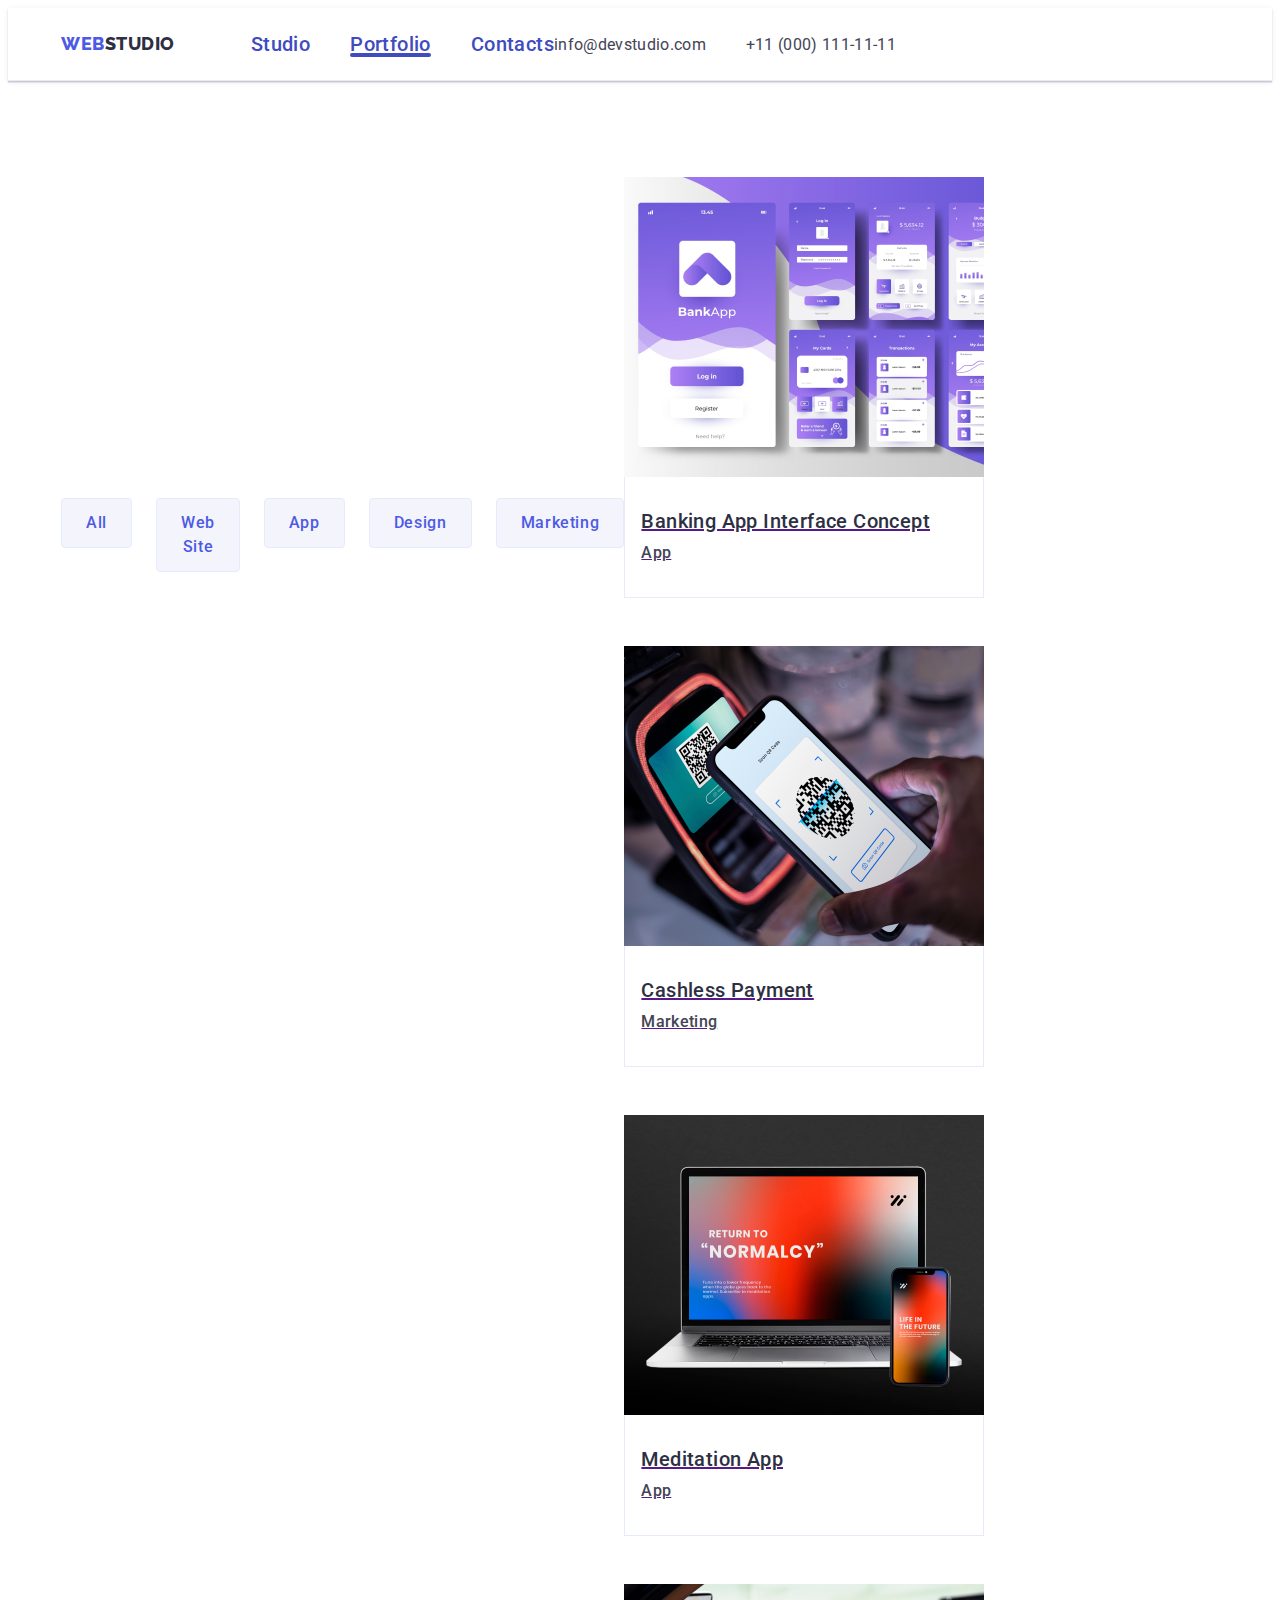
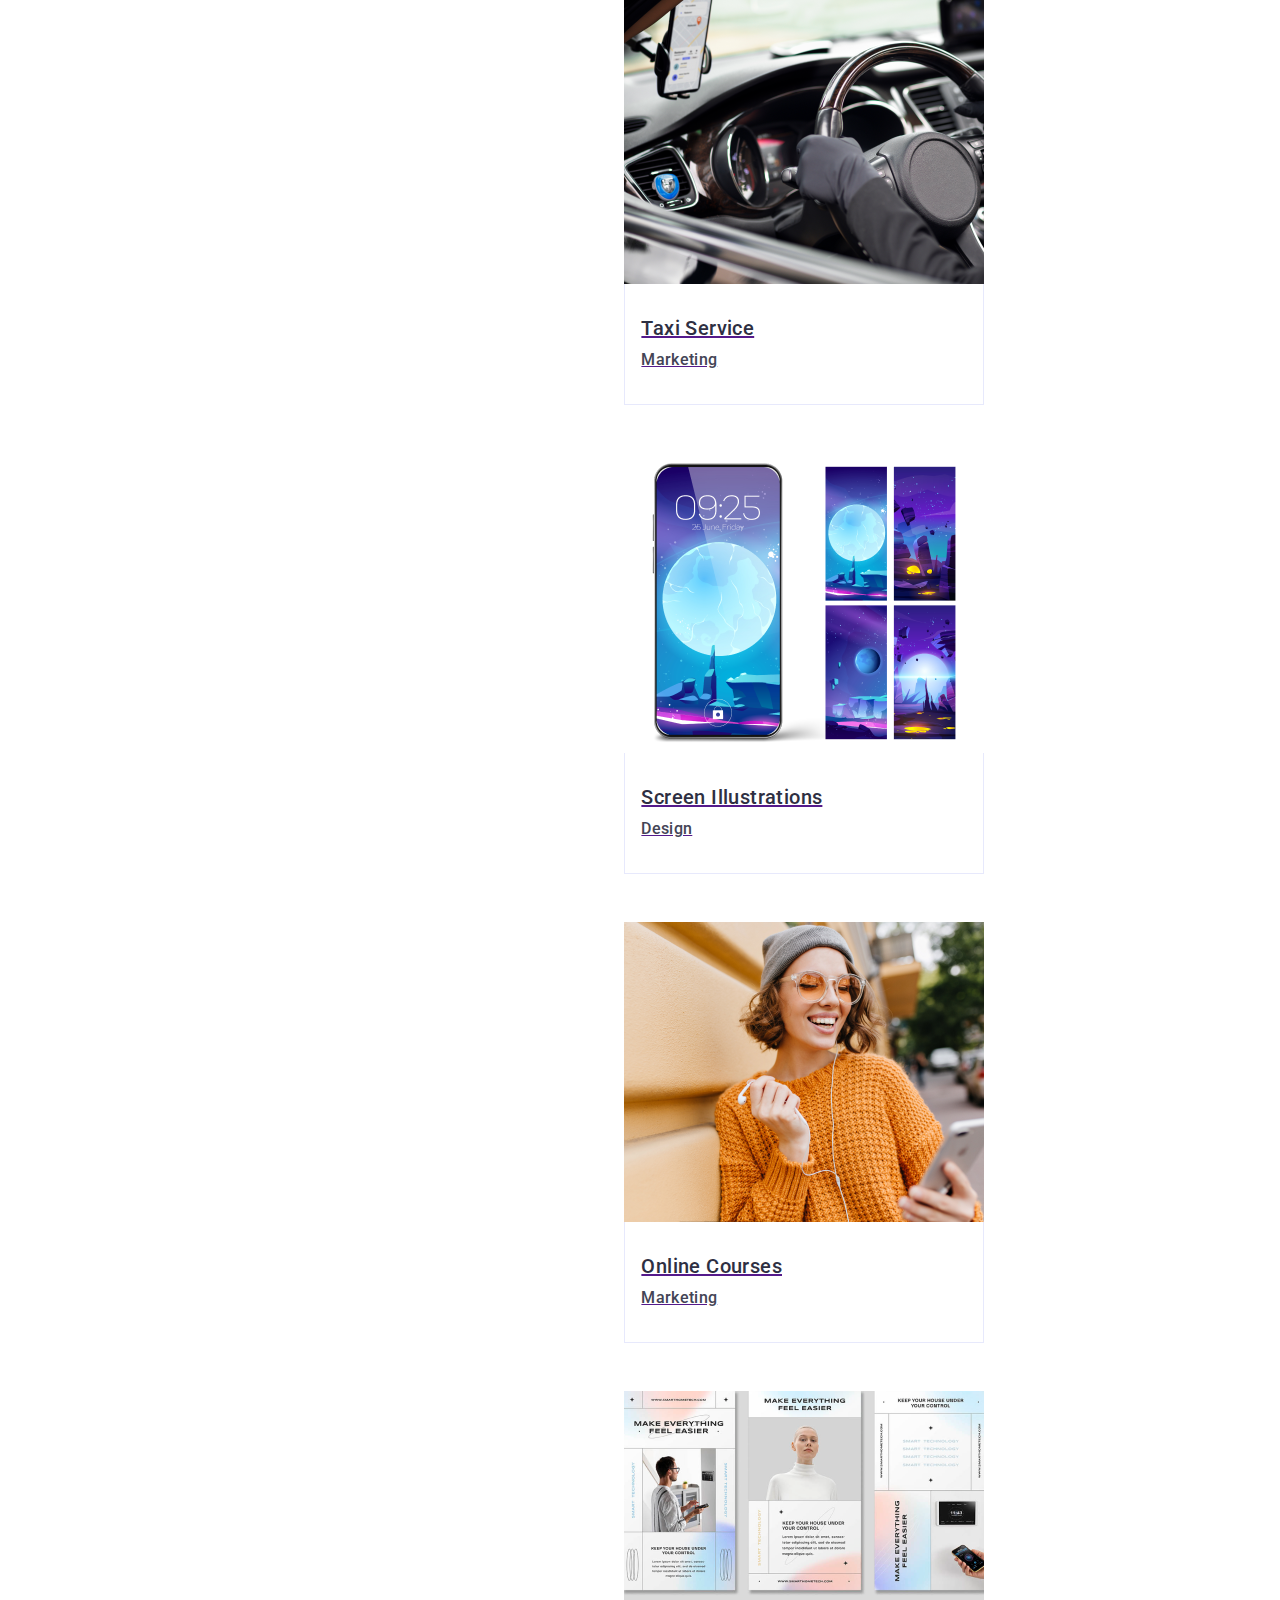
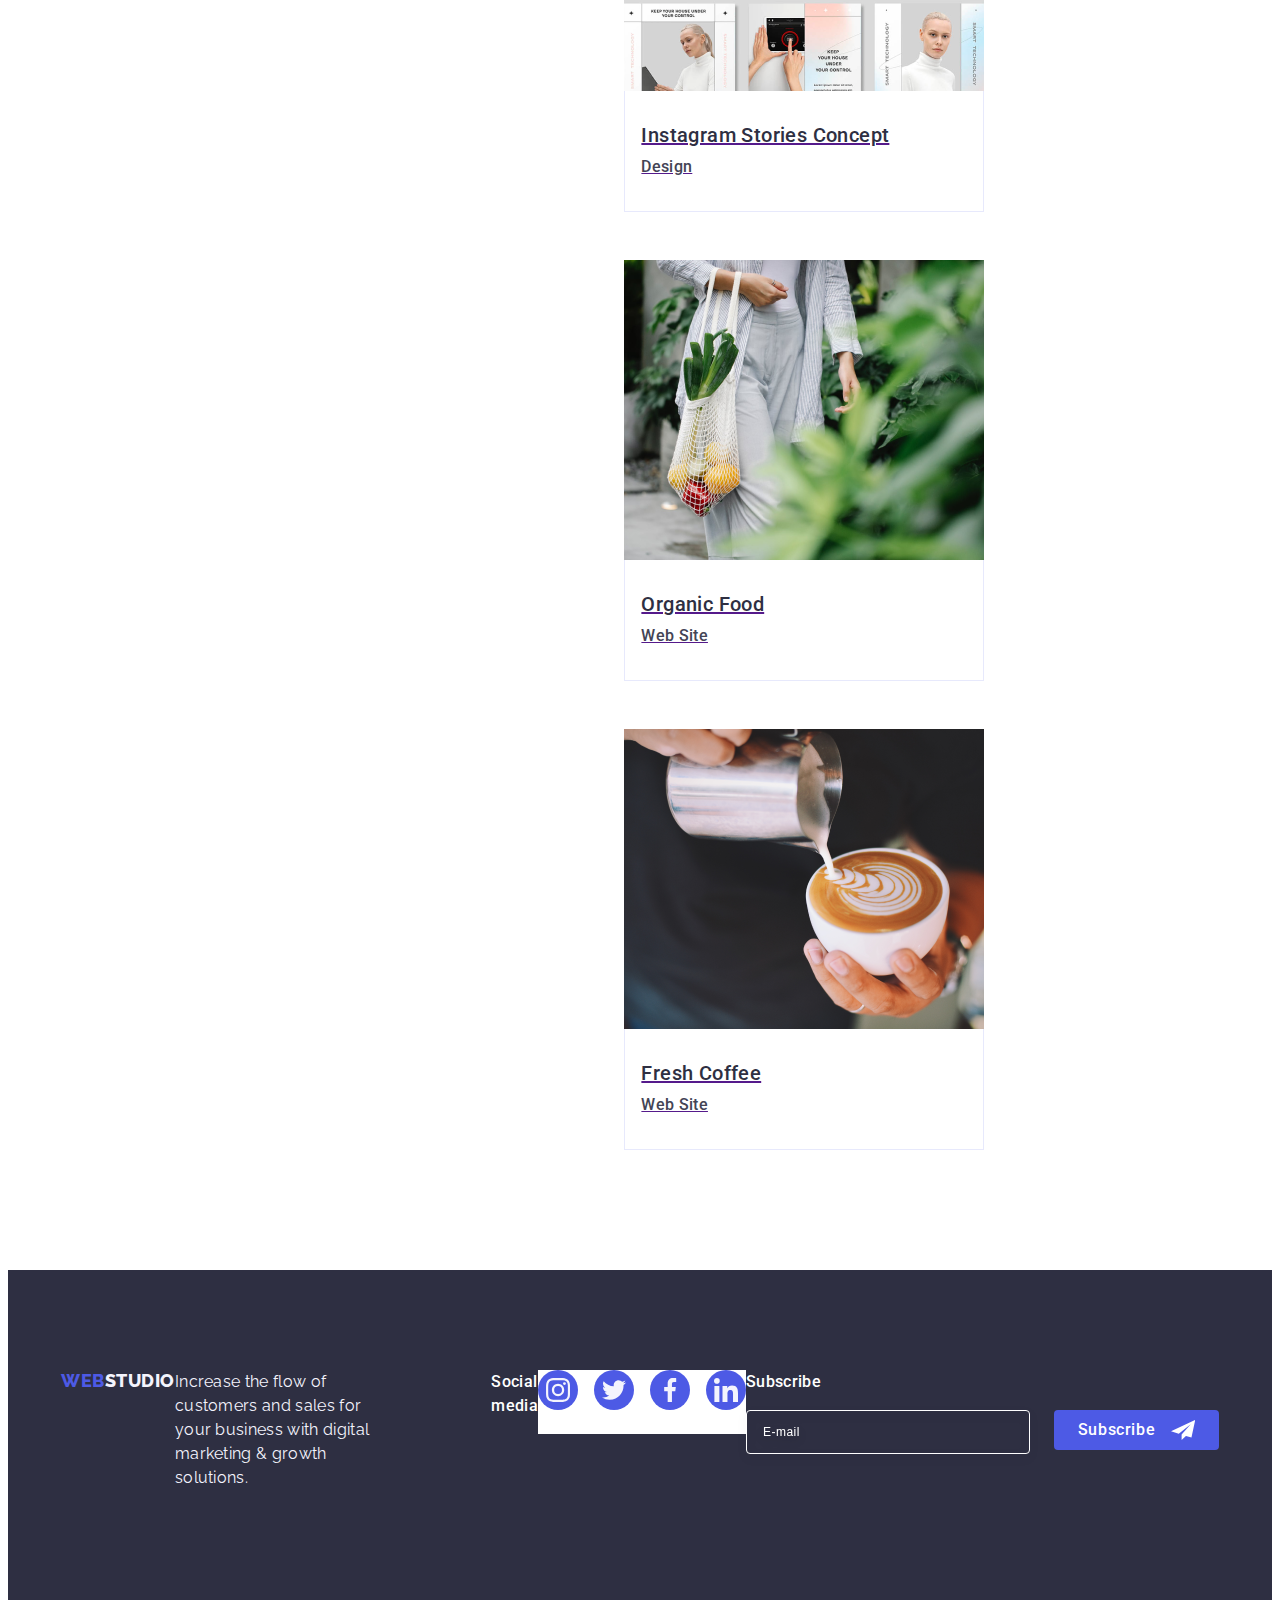
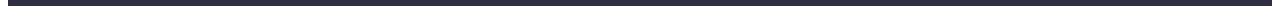
==== portfolio.html @ 8a19822a "s" ====
<!DOCTYPE html>
<html lang="en">
  <head>
    <meta charset="UTF-8" />
    <meta http-equiv="X-UA-Compatible" content="IE=edge" />
    <meta name="viewport" content="width=device-width, initial-scale=1.0" />
    <link
      rel="stylesheet"
      href="https://cdnjs.cloudflare.com/ajax/libs/modern-normalize/2.0.0/modern-normalize.min.css"
      integrity="sha512-4xo8blKMVCiXpTaLzQSLSw3KFOVPWhm/TRtuPVc4WG6kUgjH6J03IBuG7JZPkcWMxJ5huwaBpOpnwYElP/m6wg=="
      crossorigin="anonymous"
      referrerpolicy="no-referrer"
    />
    <link rel="preconnect" href="https://fonts.googleapis.com" />
    <link rel="preconnect" href="https://fonts.gstatic.com" />
    <link
      rel="stylesheet"
      href="https://fonts.googleapis.com/css2?family=Raleway:wght@800&family=Roboto:wght@400;500;700&display=swap"
    />
    <link rel="stylesheet" href="./css/styles.css" />
    <title>Portfolio</title>
  </head>
  <body>
    <header class="header">
      <div class="container-header container">
        <nav class="header-navigation">
          <a href="./index.html" class="header-logo link"
            >Web<span class="header-span">Studio</span></a
          >
          <ul class="header-menu list">
            <li>
              <a class="header-menu-link link" href="./index.html">Studio</a>
            </li>
            <li>
              <a class="header-menu-link link current" href="./portfolio.html"
                >Portfolio</a
              >
            </li>
            <li><a class="header-menu-link link" href="">Contacts</a></li>
          </ul>
        </nav>
        <address class="header-address">
          <ul class="list">
            <li class="header-address-item">
              <a
                class="header-address-link link"
                href="mailto:info@devstudio.com"
                >info@devstudio.com</a
              >
            </li>
            <li class="header-address-item">
              <a class="header-address-link link" href="tel:+110001111111"
                >+11 (000) 111-11-11</a
              >
            </li>
          </ul>
        </address>
      </div>
    </header>
    <main>
      <section class="portfolio">
        <div class="container">
          <h1 class="visually-hidden">portfolio</h1>
          <ul class="hero-list list">
            <li>
              <button type="button" class="hero-btn-portfolio">All</button>
            </li>
            <li>
              <button type="button" class="hero-btn-portfolio">Web Site</button>
            </li>
            <li>
              <button type="button" class="hero-btn-portfolio">App</button>
            </li>
            <li>
              <button type="button" class="hero-btn-portfolio">Design</button>
            </li>
            <li>
              <button type="button" class="hero-btn-portfolio">
                Marketing
              </button>
            </li>
          </ul>

          <ul class="portfolio-list list">
            <li class="portfolio-img-item">
              <a class="portfolio-link" href="">
                <div class="image-container">
                  <img
                    src="./images/img11.jpg"
                    alt="banking"
                    width="360"
                    height="300"
                  />
                  <p class="portfolio-paragraf">
                    14 Stylish and User-Friendly App Design Concepts · Task
                    Manager App · Calorie Tracker App · Exotic Fruit Ecommerce
                    App · Cloud Storage App
                  </p>
                </div>
                <div class="portfolio-container">
                  <h2 class="portfolio-img-title">
                    Banking App Interface Concept
                  </h2>
                  <p class="portfolio-img-text">App</p>
                </div>
              </a>
            </li>
            <li class="portfolio-img-item">
              <a class="portfolio-link" href="">
                <div class="image-container">
                  <img
                    src="./images/img12.jpg"
                    alt="cashless"
                    width="360"
                    height="300"
                  />
                  <p class="portfolio-paragraf">
                    14 Stylish and User-Friendly App Design Concepts · Task
                    Manager App · Calorie Tracker App · Exotic Fruit Ecommerce
                    App · Cloud Storage App
                  </p>
                </div>
                <div class="portfolio-container">
                  <h2 class="portfolio-img-title">Cashless Payment</h2>
                  <p class="portfolio-img-text">Marketing</p>
                </div>
              </a>
            </li>
            <li class="portfolio-img-item">
              <a class="portfolio-link" href="">
                <div class="image-container">
                  <img
                    src="./images/img13.jpg"
                    alt="meditation"
                    width="360"
                    height="300"
                  />
                  <p class="portfolio-paragraf">
                    14 Stylish and User-Friendly App Design Concepts · Task
                    Manager App · Calorie Tracker App · Exotic Fruit Ecommerce
                    App · Cloud Storage App
                  </p>
                </div>
                <div class="portfolio-container">
                  <h2 class="portfolio-img-title">Meditation App</h2>
                  <p class="portfolio-img-text">App</p>
                </div>
              </a>
            </li>
            <li class="portfolio-img-item">
              <a class="portfolio-link" href="">
                <div class="image-container">
                  <img
                    src="./images/img14.jpg"
                    alt="taxi"
                    width="360"
                    height="300"
                  />
                  <p class="portfolio-paragraf">
                    14 Stylish and User-Friendly App Design Concepts · Task
                    Manager App · Calorie Tracker App · Exotic Fruit Ecommerce
                    App · Cloud Storage App
                  </p>
                </div>
                <div class="portfolio-container">
                  <h2 class="portfolio-img-title">Taxi Service</h2>
                  <p class="portfolio-img-text">Marketing</p>
                </div>
              </a>
            </li>
            <li class="portfolio-img-item">
              <a class="portfolio-link" href="">
                <div class="image-container">
                  <img
                    src="./images/img15.jpg"
                    alt="screen"
                    width="360"
                    height="300"
                  />
                  <p class="portfolio-paragraf">
                    14 Stylish and User-Friendly App Design Concepts · Task
                    Manager App · Calorie Tracker App · Exotic Fruit Ecommerce
                    App · Cloud Storage App
                  </p>
                </div>
                <div class="portfolio-container">
                  <h2 class="portfolio-img-title">Screen Illustrations</h2>
                  <p class="portfolio-img-text">Design</p>
                </div>
              </a>
            </li>
            <li class="portfolio-img-item">
              <a class="portfolio-link" href="">
                <div class="image-container">
                  <img
                    src="./images/img16.jpg"
                    alt="courses"
                    width="360"
                    height="300"
                  />
                  <p class="portfolio-paragraf">
                    14 Stylish and User-Friendly App Design Concepts · Task
                    Manager App · Calorie Tracker App · Exotic Fruit Ecommerce
                    App · Cloud Storage App
                  </p>
                </div>
                <div class="portfolio-container">
                  <h2 class="portfolio-img-title">Online Courses</h2>
                  <p class="portfolio-img-text">Marketing</p>
                </div>
              </a>
            </li>
            <li class="portfolio-img-item">
              <a class="portfolio-link" href="">
                <div class="image-container">
                  <img
                    src="./images/img17.jpg"
                    alt="instagram"
                    width="360"
                    height="300"
                  />
                  <p class="portfolio-paragraf">
                    14 Stylish and User-Friendly App Design Concepts · Task
                    Manager App · Calorie Tracker App · Exotic Fruit Ecommerce
                    App · Cloud Storage App
                  </p>
                </div>
                <div class="portfolio-container">
                  <h2 class="portfolio-img-title">Instagram Stories Concept</h2>
                  <p class="portfolio-img-text">Design</p>
                </div>
              </a>
            </li>
            <li class="portfolio-img-item">
              <a class="portfolio-link" href="">
                <div class="image-container">
                  <img
                    src="./images/img18.jpg"
                    alt="food"
                    width="360"
                    height="300"
                  />
                  <p class="portfolio-paragraf">
                    14 Stylish and User-Friendly App Design Concepts · Task
                    Manager App · Calorie Tracker App · Exotic Fruit Ecommerce
                    App · Cloud Storage App
                  </p>
                </div>
                <div class="portfolio-container">
                  <h2 class="portfolio-img-title">Organic Food</h2>
                  <p class="portfolio-img-text">Web Site</p>
                </div>
              </a>
            </li>
            <li class="portfolio-img-item">
              <a class="portfolio-link" href="">
                <div class="image-container">
                  <img
                    src="./images/img19.jpg"
                    alt="coffee"
                    width="360"
                    height="300"
                  />
                  <p class="portfolio-paragraf">
                    14 Stylish and User-Friendly App Design Concepts · Task
                    Manager App · Calorie Tracker App · Exotic Fruit Ecommerce
                    App · Cloud Storage App
                  </p>
                </div>
                <div class="portfolio-container">
                  <h2 class="portfolio-img-title">Fresh Coffee</h2>
                  <p class="portfolio-img-text">Web Site</p>
                </div>
              </a>
            </li>
          </ul>
        </div>
      </section>
    </main>
    <footer class="footer">
      <div class="container">
        <div class="footer-container">
          <a href="./index.html" class="footer-logo link"
            >Web<span class="footer-span link">Studio</span></a
          >
          <p class="footer-text">
            Increase the flow of customers and sales for your business with
            digital marketing & growth solutions.
          </p>
        </div>
        <div class="socialmedia-container">
          <p class="socialmedia-paragraf">Social media</p>
          <ul class="footer-list list">
            <li class="footer-list-list">
              <a href="" class="footer-reference">
                <svg class="icon-footer" width="24" height="24">
                  <use href="./images/icons.svg#icon-instagram"></use>
                </svg>
              </a>
            </li>
            <li class="footer-list-list">
              <a href="" class="footer-reference">
                <svg class="icon-footer" width="24" height="24">
                  <use href="./images/icons.svg#icon-twitter"></use>
                </svg>
              </a>
            </li>
            <li class="footer-list-list">
              <a href="" class="footer-reference">
                <svg class="icon-footer" width="24" height="24">
                  <use href="./images/icons.svg#icon-facebook"></use>
                </svg>
              </a>
            </li>
            <li class="footer-list-list">
              <a href="" class="footer-reference">
                <svg class="icon-footer" width="24" height="24">
                  <use href="./images/icons.svg#icon-linkedin"></use>
                </svg>
              </a>
            </li>
          </ul>
        </div>
        <div class="subscribe-container">
          <p class="subscribe-paragraf">Subscribe</p>
          <form action="#" class="subscribe-form">
            <label class="subscribe-label"
              ><input
                type="email"
                name="email-field"
                placeholder="E-mail"
                class="input-email"
            /></label>
            <button type="submit" class="submit-button">
              Subscribe<svg width="24" height="24" class="subscribe-telegram">
                <use href="./images/icons.svg#icon-telegram"></use>
              </svg>
            </button>
          </form>
        </div>
      </div>
    </footer>
  </body>
</html>
---- css/styles.css ----
:root {
  --title-color: #2e2f42;
  --accent-color: #404bbf;
  --subtitle-text: #434455;
  --active-links: #4d5ae5;
  --white-background: #ffffff;
  --light-backrounds: #f4f4fd;
}

body {
  font-family: "Roboto", sans-serif;
  color: #434455;
  background-color: #ffffff;
}

p {
  margin: 0;
}

.header {
  border-bottom: 1px solid #e7e9fc;
  box-shadow: 0px 2px 1px rgba(46, 47, 66, 0.08),
    0px 1px 1px rgba(46, 47, 66, 0.16), 0px 1px 6px rgba(46, 47, 66, 0.08);
}

.container-header {
  display: flex;
}

.container {
  width: 1158px;
  margin: 0 auto;
  padding-left: 15px;
  padding-right: 15px;
  align-items: baseline;
  display: flex;
}

.header-navigation {
  display: flex;
  align-items: center;
}

.header-logo {
  font-family: "Raleway", sans-serif;
  font-weight: 800;
  font-size: 18px;
  line-height: 1.17;
  letter-spacing: 0.03em;
  text-transform: uppercase;
  color: #4d5ae5;
  text-decoration: none;
  margin-right: 76px;
}

.header-span {
  font-family: "Raleway", sans-serif;
  font-weight: 800;
  font-size: 18px;
  line-height: 1.17;
  letter-spacing: 0.03em;
  text-transform: uppercase;
  color: #2e2f42;
  text-decoration: none;
}

.header-menu {
  font-weight: 500;
  font-size: 16px;
  line-height: 1.5;
  letter-spacing: 0.02em;
  color: #2e2f42;
  text-decoration: none;
  display: flex;
  gap: 40px;
  padding-top: 24px;
  padding-bottom: 24px;
  position: relative;
}

.header-menu-link {
  color: #404bbf;
  position: relative;
  transition: color 250ms cubic-bezier(0.4, 0, 0.2, 1);
}

.current {
  position: relative;
}

.current::after {
  content: "";
  position: absolute;
  left: 0;
  bottom: -38px;
  width: 100%;
  height: 4px;
  border-radius: 2px;
}

.header-menu-link::after {
  content: "";
  position: absolute;
  left: 0;
  bottom: -1px;
  height: 4px;
  background-color: #404bbf;
  border-radius: 2px;
}

.header-address-link {
  font-style: normal;
  font-weight: 400;
  font-size: 16px;
  line-height: 1.5;
  letter-spacing: 0.02em;
  color: #434455;
  transition: color 250ms cubic-bezier(0.4, 0, 0.2, 1);
}

.footer-logo {
  font-family: "Raleway", sans-serif;
  font-weight: 800;
  font-size: 18px;
  line-height: 1.17;
  letter-spacing: 0.03em;
  text-transform: uppercase;
  color: #4d5ae5;
  text-decoration: none;
  display: inline-block;
  margin-bottom: 16px;
}

.footer-span {
  font-family: "Raleway", sans-serif;
  font-style: normal;
  font-weight: 800;
  font-size: 18px;
  line-height: 1.17;
  letter-spacing: 0.03em;
  text-transform: uppercase;
  color: #f4f4fd;
  text-decoration: none;
}
.footer-text {
  font-family: "Raleway";
  font-style: normal;
  font-size: 16px;
  line-height: 1.5;
  letter-spacing: 0.02em;
  color: #f4f4fd;
  max-width: 264px;
  margin-bottom: 16px;
}

.footer {
  background: #2e2f42;
  padding: 100px 0;
}

.hero-btn {
  font-family: "Roboto", sans-serif;
  font-style: normal;
  font-weight: 500;
  font-size: 16px;
  line-height: 1.5;
  letter-spacing: 0.04em;
  color: var(--color-iris);
  background: var(--color-cloud);
  background-color: #4d5ae5;
  color: #ffffff;
  cursor: pointer;
  display: block;
  min-width: 169px;
  height: 56px;
  border: none;
  border-radius: 4px;
  cursor: pointer;
  transition: background-color 250ms cubic-bezier(0.4, 0, 0.2, 1);
}

.hero-title {
  font-weight: 700;
  font-size: 56px;
  line-height: 1.07;
  letter-spacing: 0.02em;
  text-align: center;
  color: #ffffff;
  max-width: 496px;
}

.hero-section {
  background: #2e2f42;
  padding-top: 188px;
  padding-bottom: 188px;
  background-image: linear-gradient(
      rgba(46, 47, 66, 0.7),
      rgba(46, 47, 66, 0.7)
    ),
    url(../images/people-office.jpg);
  max-width: 1440px;
  background-repeat: no-repeat;
  background-position: center;
  background-size: cover;
}
.button-active {
  cursor: pointer;
}
.link {
  text-decoration: none;
}

li {
  list-style-type: none;
}

.nav-link:focus,
.nav-link.nav-link:active {
  color: var(--primary-brand-color);
}

.list {
  list-style: none;
  font-weight: 500;
  font-size: 20px;
  line-height: 1.2;
  letter-spacing: 0.02em;
  color: #2e2f42;
  background-color: #ffffff;
  display: flex;
  gap: 40px;
}

.header-address {
  font-style: normal;
}

.sectionone {
  padding-top: 120px;
  padding-bottom: 120px;
}

.container-sectionone {
  display: flex;
  align-items: center;
  justify-content: center;
  height: 112px;
  background-color: #f4f4fd;
  border-radius: 4px;
  margin-bottom: 8px;
}

.visually-hidden {
  position: absolute;
  width: 1px;
  height: 1px;
  margin: -1px;
  border: 0;
  padding: 0;
  white-space: nowrap;
  clip-path: inset(100%);
  clip: rect(0 0 0 0);
  overflow: hidden;
}

.sectionone-list {
  gap: 24px;
}
.sectionone-list-list {
  width: calc((100% - 72px) / 4);
}

.paragraf {
  line-height: 1.5;
  letter-spacing: 0.02em;
  font-size: 16px;
  color: #434455;
}

.zagolovok {
  font-weight: 500;
  font-size: 20px;
  line-height: 1.2;
  letter-spacing: 0.02em;
  margin-bottom: 8px;
}

.sectiontwo {
  padding-bottom: 120px;
}

.title {
  font-size: 36px;
  line-height: 1.11;
  text-align: center;
  text-transform: capitalize;
  letter-spacing: 0.02em;
  color: #2e2f42;
  margin-bottom: 72px;
}

.sectiontwo-list {
  display: flex;
  gap: 24px;
}

.sectiontwo-list-list {
  width: calc((100% - 48px) / 3);
}

.sectionthree {
  background-color: #f4f4fd;
  padding-top: 120px;
  padding-bottom: 120px;
}

.titletwo {
  font-size: 36px;
  line-height: 1.11;
  text-align: center;
  letter-spacing: 0.02em;
  text-transform: capitalize;
  color: #2e2f42;
  margin-bottom: 72px;
}

.header-menu:hover,
.header-menu:focus {
  color: #404bbf;
}

.header-address-link:hover,
.header-address-link:focus {
  color: #404bbf;
}

.hero-btn:hover,
.hero-btn:focus {
  background-color: #404bbf;
}

.sectionthree-list-list {
  background-color: #ffffff;
  width: calc((100% - 72px) / 4);
  border-radius: 0px 0px 4px 4px;
  box-shadow: 0px 1px 6px rgba(46, 47, 66, 0.08),
    0px 1px 1px rgba(46, 47, 66, 0.16), 0px 2px 1px rgba(46, 47, 66, 0.08);
}

ul {
  list-style-type: none;
  margin-top: 0;
  margin-bottom: 0;
  padding-left: 0;
}

h1,
h2,
h3,
h4,
h5,
h6 {
  margin-top: 0;
  margin-bottom: 0;
}

img {
  display: block;
}

.sectionthree-list {
  display: flex;
  gap: 24px;
}

.titlethree {
  font-weight: 500;
  font-size: 20px;
  line-height: 1.2;
  letter-spacing: 0.02em;
  color: #2e2f42;
  text-align: center;
  margin-bottom: 8px;
}

.container-sectionthree {
  padding: 32px 16px;
  padding: 32px 0;
}

.paragrafthree {
  text-align: center;
}

.socialmedia-sectionthree-list {
  display: flex;
  justify-content: center;
  gap: 24px;
}

.socialmedia-sectionthree-list-list {
  width: 40px;
  height: 40px;
}

.socialmedia-sectionthree-link {
  width: 100%;
  height: 100%;
  background-color: #4d5ae5;
  border-radius: 50%;
  display: flex;
  align-items: center;
  justify-content: center;
  transition: background-color 250ms cubic-bezier(0.4, 0, 0.2, 1);
}

.socialmedia-sectionthree-link:hover,
.socialmedia-sectionthree-link:focus {
  background-color: #404bbf;
}

.icon-sectionthree {
  fill: #f4f4fd;
}

.sectionfour {
  padding-top: 120px;
  padding-bottom: 120px;
}

.title-customers {
  font-size: 36px;
  line-height: 1.11;
  color: #2e2f42;
  margin-bottom: 72px;
}

.sectionfour-list {
  display: flex;
  gap: 24px;
}

.sectionfour-list-list {
  width: calc((100% - 120px) / 6);
  height: 88px;
}

.sectionfour-reference {
  width: 100%;
  height: 100%;
  border: 1px solid #8e8f99;
  border-radius: 4px;
  display: flex;
  align-items: center;
  justify-content: center;
  color: #8e8f99;
  transition: border-color 250ms cubic-bezier(0.4, 0, 0.2, 1),
    color 250ms cubic-bezier(0.4, 0, 0.2, 1);
}

.sectionfour-reference:hover,
.sectionfour-reference:focus {
  border-color: #404bbf;
  color: #404bbf;
}

.icon-sectionfour {
  fill: currentColor;
}

.footer-container {
  margin-right: 120px;
  display: flex;
}

.socialmedia-container {
  display: flex;
}

.socialmedia-paragraf {
  font-weight: 500;
  font-size: 16px;
  line-height: 1.5;
  letter-spacing: 0.02em;
  color: #ffffff;
  margin-bottom: 16px;
}

.footer-list {
  display: flex;
  gap: 16px;
}

.footer-list-list {
  width: 40px;
  height: 40px;
}

.footer-reference {
  width: 100%;
  height: 100%;
  background-color: #4d5ae5;
  border-radius: 50%;
  display: flex;
  align-items: center;
  justify-content: center;
  transition: background-color 250ms cubic-bezier(0.4, 0, 0.2, 1);
}

.footer-reference:hover,
.footer-reference:focus {
  background-color: #31d0aa;
}

.icon-footer {
  fill: #f4f4fd;
}

.subscribe-paragraf {
  margin-bottom: 16px;
  font-weight: 500;
  font-size: 16px;
  line-height: 1.5;
  letter-spacing: 0.02em;
  color: #ffffff;
}

.subscribe-form {
  display: flex;
  gap: 24px;
}

.input-email {
  width: 264px;
  height: 40px;
  border: 1px solid #ffffff;
  background-color: transparent;
  font-size: 12px;
  line-height: 1.5;
  letter-spacing: 0.04em;
  padding-left: 16px;
  filter: drop-shadow(0px 4px 4px rgba(0, 0, 0, 0.15));
  border-radius: 4px;
  color: #ffffff;
}

.input-email::placeholder {
  color: #ffffff;
}

.submit-button {
  min-width: 165px;
  height: 40px;
  display: flex;
  justify-content: center;
  align-items: center;
  font-family: "Roboto", sans-serif;
  font-size: 16px;
  font-weight: 500;
  line-height: 1.5;
  letter-spacing: 0.04em;
  color: #ffffff;
  cursor: pointer;
  background-color: #4d5ae5;
  border: none;
  border-radius: 4px;
}

.subscribe-telegram {
  margin-left: 16px;
}

.backdrop {
  position: fixed;
  top: 0;
  left: 0;
  width: 100%;
  height: 100%;
  background-color: rgba(46, 47, 66, 0.4);
  transition: opacity 250ms cubic-bezier(0.4, 0, 0.2, 1),
    visibility 250ms cubic-bezier(0.4, 0, 0.2, 1);
}

.is-hidden {
  opacity: 0;
  pointer-events: none;
  visibility: hidden;
}

.modal {
  position: absolute;
  top: 50%;
  left: 50%;
  transform: translate(-50%, -50%) scale(1);
  width: 408px;
  min-height: 584px;
  background: #fcfcfc;
  box-shadow: 0px 1px 1px rgba(0, 0, 0, 0.14), 0px 1px 3px rgba(0, 0, 0, 0.12),
    0px 2px 1px rgba(0, 0, 0, 0.2);
  border-radius: 4px;
  transition: transform 250ms cubic-bezier(0.4, 0, 0.2, 1);
  padding: 72px 24px 24px 24px;
}

.modal-button {
  position: absolute;
  top: 24px;
  right: 24px;
  width: 24px;
  height: 24px;
  border-radius: 50%;
  display: flex;
  align-items: center;
  justify-content: center;
  background-color: #e7e9fc;
  border: 1px solid rgba(0, 0, 0, 0.1);
  padding: 0;
  cursor: pointer;
  transition: background-color 250ms cubic-bezier(0.4, 0, 0.2, 1),
    border 250ms cubic-bezier(0.4, 0, 0.2, 1);
}

.modal-button:hover,
.modal-button:focus {
  background-color: #404bbf;
  border: none;
  fill: #ffffff;
}

.icon-modal {
  transition: fill 250ms cubic-bezier(0.4, 0, 0.2, 1);
}

.modal-paragraf {
  font-weight: 500;
  font-size: 16px;
  line-height: 1.5;
  text-align: center;
  letter-spacing: 0.02em;
  color: #2e2f42;
  margin-bottom: 16px;
}

.form-container {
  margin-bottom: 8px;
}

.label-class {
  font-size: 12px;
  line-height: 1.17;
  letter-spacing: 0.04em;
  color: #8e8f99;
  display: block;
  margin-bottom: 4px;
}

.container-modal {
  position: relative;
}

.name-text-input {
  width: 100%;
  height: 40px;
  border: 1px solid rgba(46, 47, 66, 0.4);
  border-radius: 4px;
  background-color: transparent;
  padding-left: 38px;
  outline: transparent;
  transition: border-color 250ms cubic-bezier(0.4, 0, 0.2, 1);
}

.name-text-input:focus {
  border-color: #4d5ae5;
}

.svg-name {
  position: absolute;
  left: 16px;
  top: 50%;
  transform: translateY(-50%);
  transition: fill 250ms cubic-bezier(0.4, 0, 0.2, 1);
}

div {
  margin: 0;
}

.textarea-container {
  margin-bottom: 16px;
}

.textarea-field {
  width: 100%;
  height: 120px;
  font-size: 12px;
  line-height: 1.17;
  letter-spacing: 0.04em;
  color: rgba(46, 47, 66, 0.4);
  border: 1px solid rgba(46, 47, 66, 0.4);
  border-radius: 4px;
  background-color: transparent;
  padding: 8px 16px;
  outline: transparent;
  resize: none;
  transition: border-color 250ms cubic-bezier(0.4, 0, 0.2, 1);
}

.textarea-field:focus {
  border-color: #4d5ae5;
}

.checkbox-container {
  margin-bottom: 24px;
}

.checkbox-label {
  font-size: 12px;
  line-height: 1.17;
  letter-spacing: 0.04em;
  color: #8e8f99;
}

.privacy-police {
  width: 16px;
  height: 16px;
  border: 1px solid rgba(46, 47, 66, 0.4);
  border-radius: 2px;
  transition: background-color 250ms cubic-bezier(0.4, 0, 0.2, 1),
    border 250ms cubic-bezier(0.4, 0, 0.2, 1),
    fill 250ms cubic-bezier(0.4, 0, 0.2, 1);
  display: inline-flex;
  align-items: center;
  justify-content: center;
  fill: transparent;
}

.input-checkbox:checked + .checkbox-label > .privacy-police {
  background-color: #404bbf;
  border: none;
  fill: #f4f4fd;
}

input:focus + .svg-name {
  fill: #4d5ae5;
}

.privacy-policy-link {
  color: #4d5ae5;
}

.modal-button-send {
  display: block;
  min-width: 169px;
  height: 56px;
  font-family: "Roboto", sans-serif;
  font-size: 16px;
  font-weight: 500;
  line-height: 1.5;
  letter-spacing: 0.04em;
  color: #ffffff;
  cursor: pointer;
  background-color: #4d5ae5;
  border: none;
  border-radius: 4px;
  transition: background-color 250ms cubic-bezier(0.4, 0, 0.2, 1);
}

/*-----------Portfolio-----------*/

.portfolio-img-title {
  font-weight: 500;
  font-size: 20px;
  line-height: 1.2;
  letter-spacing: 0.02em;
  color: #2e2f42;
  margin-bottom: 8px;
}

.portfolio-img-text {
  font-size: 16px;
  line-height: 1.5;
  letter-spacing: 0.02em;
  color: #434455;
}

.portfolio {
  padding-top: 96px;
  padding-bottom: 120px;
}

.hero-list {
  display: flex;
  justify-content: center;
  gap: 24px;
  margin-bottom: 72px;
}

.hero-btn-portfolio {
  font-family: "Roboto", sans-serif;
  font-style: normal;
  font-weight: 500;
  font-size: 16px;
  line-height: 1.5;
  letter-spacing: 0.04em;
  color: var(--color-iris);
  background: var(--color-cloud);
  background-color: #f4f4fd;
  color: #4d5ae5;
  cursor: pointer;
  padding: 12px 24px;
  border: 1px solid #e7e9fc;
  border-radius: 4px;
  transition: color 250ms cubic-bezier(0.4, 0, 0.2, 1),
    background-color 250ms cubic-bezier(0.4, 0, 0.2, 1),
    border-color 250ms cubic-bezier(0.4, 0, 0.2, 1),
    box-shadow 250ms cubic-bezier(0.4, 0, 0.2, 1);
}

.hero-btn-portfolio:hover,
.hero-btn-portfolio:focus {
  border: 1px solid transparent;
  color: #ffffff;
  background-color: #404bbf;
  box-shadow: 0px 3px 1px rgba(0, 0, 0, 0.1), 0px 2px 1px rgba(0, 0, 0, 0.08),
    0px 2px 2px rgba(0, 0, 0, 0.12);
}

.portfolio-list {
  display: flex;
  flex-wrap: wrap;
  column-gap: 24px;
  row-gap: 48px;
}

.portfolio-container {
  padding: 32px 16px;
  border: 1px solid #e7e9fc;
  border-top: none;
}

.portfolio-link {
  display: block;
  transition: box-shadow 250ms cubic-bezier(0.4, 0, 0.2, 1);
}

.portfolio-link:hover,
.portfolio-link:focus {
  box-shadow: 0px 1px 6px rgba(46, 47, 66, 0.08),
    0px 1px 1px rgba(46, 47, 66, 0.16), 0px 2px 1px rgba(46, 47, 66, 0.08);
}

.image-container {
  position: relative;
  overflow: hidden;
}

.portfolio-paragraf {
  position: absolute;
  top: 0;
  font-size: 16px;
  line-height: 1.5;
  letter-spacing: 0.02em;
  color: #f4f4fd;
  padding: 40px 32px;
  background-color: #4d5ae5;
  height: 100%;
  width: 100%;
  transform: translateY(100%);
  transition: transform 250ms cubic-bezier(0.4, 0, 0.2, 1);
}

.portfolio-link:hover .portfolio-paragraf,
.portfolio-link:focus .portfolio-paragraf {
  transform: translateY(0%);
}
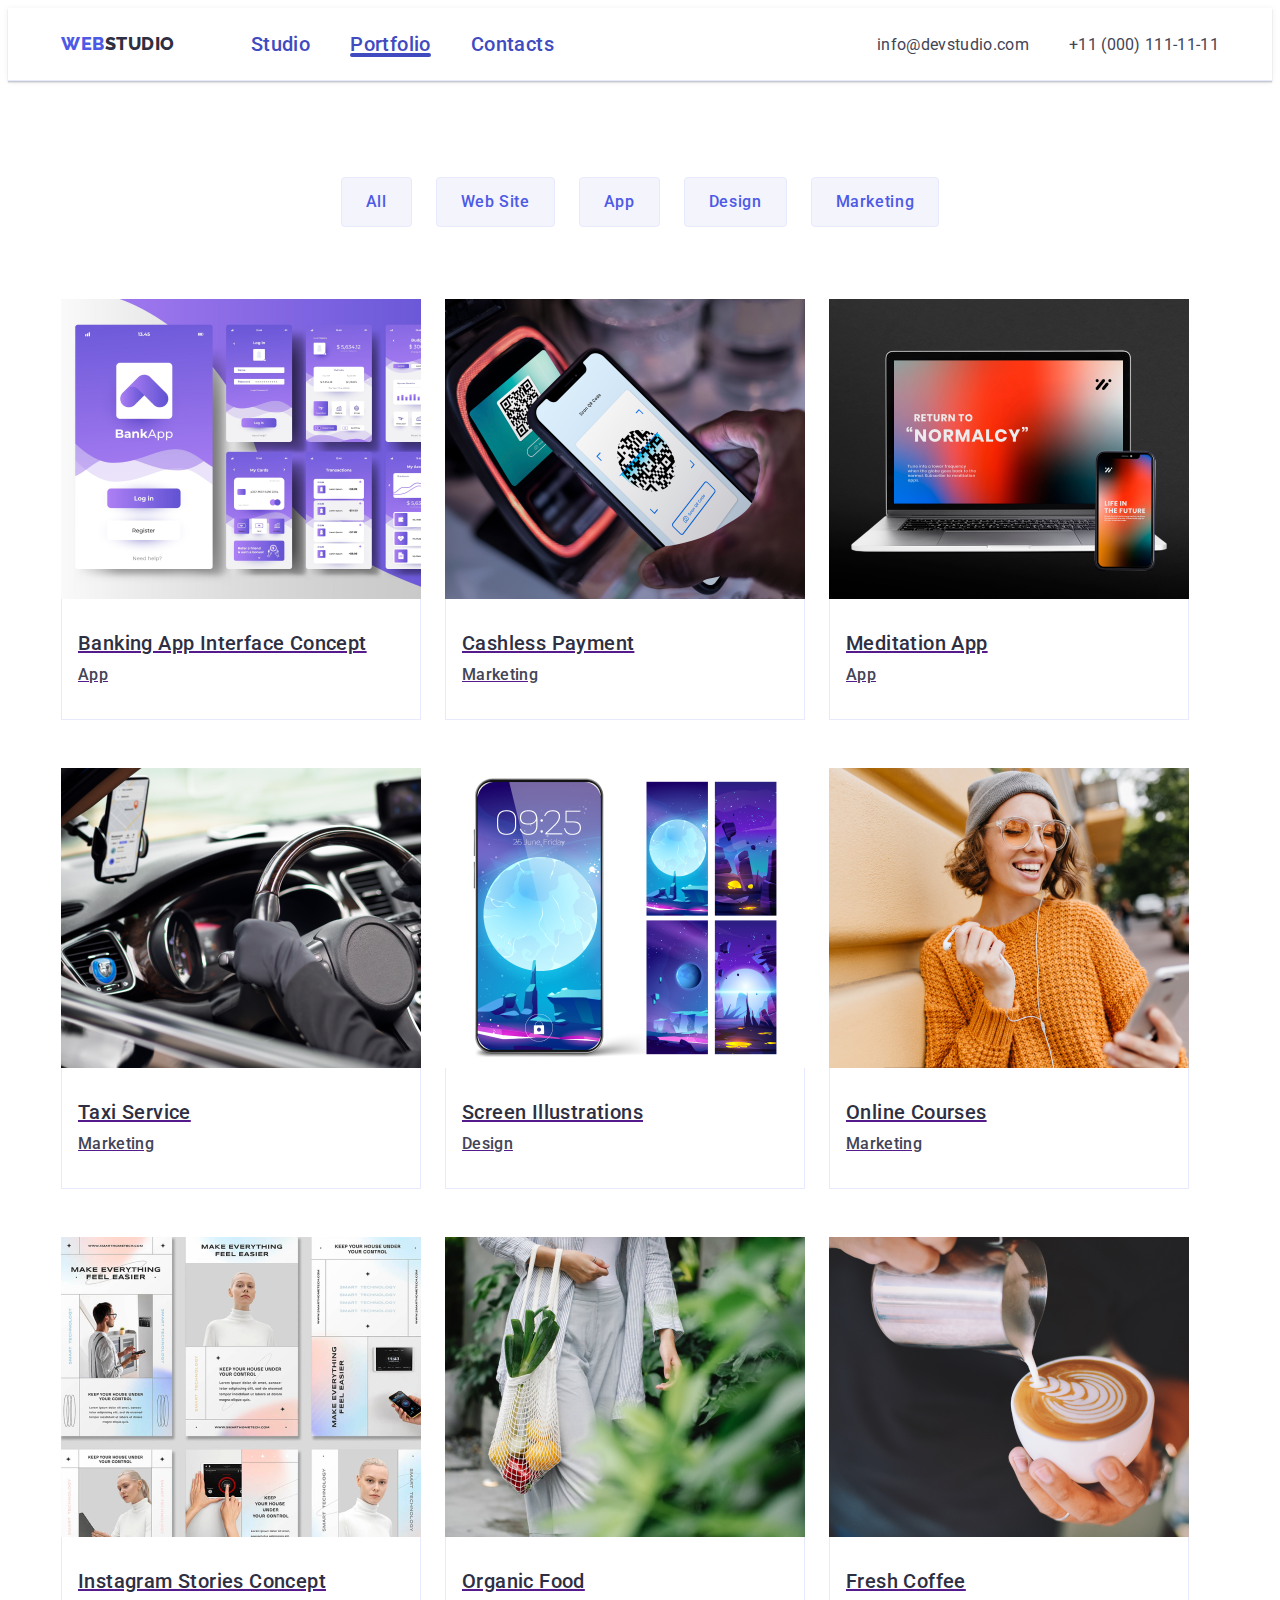
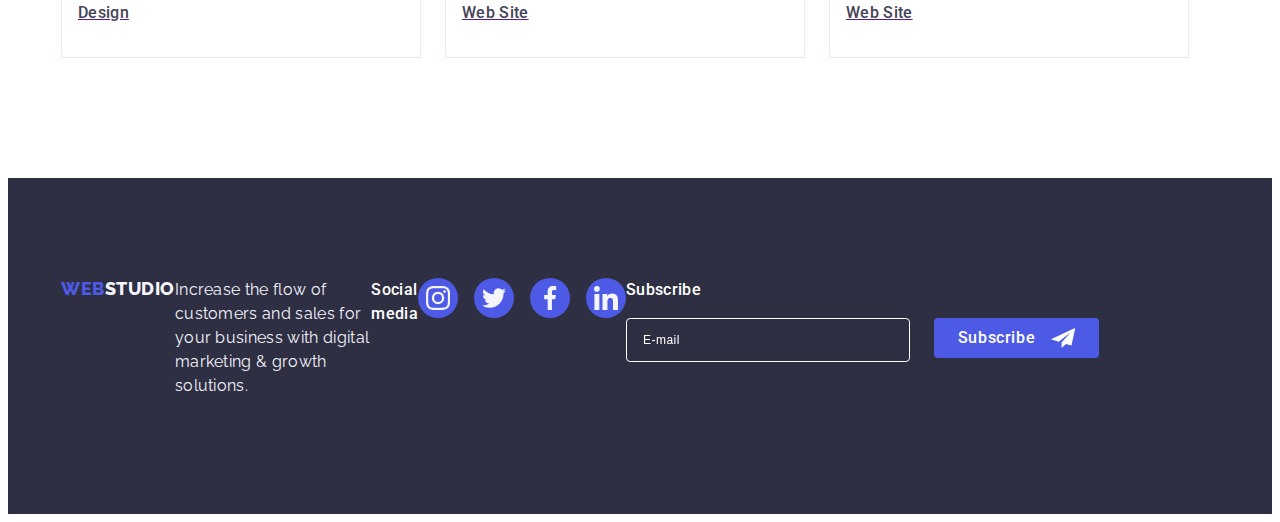
==== commit 166869d3: "ы" ====
--- a/portfolio.html
+++ b/portfolio.html
@@ -287,56 +287,57 @@
             Increase the flow of customers and sales for your business with
             digital marketing & growth solutions.
           </p>
-        </div>
-        <div class="socialmedia-container">
-          <p class="socialmedia-paragraf">Social media</p>
-          <ul class="footer-list list">
-            <li class="footer-list-list">
-              <a href="" class="footer-reference">
-                <svg class="icon-footer" width="24" height="24">
-                  <use href="./images/icons.svg#icon-instagram"></use>
+
+          <div class="socialmedia-container">
+            <p class="socialmedia-paragraf">Social media</p>
+            <ul class="footer-list list">
+              <li class="footer-list-list">
+                <a href="" class="footer-reference">
+                  <svg class="icon-footer" width="24" height="24">
+                    <use href="./images/icons.svg#icon-instagram"></use>
+                  </svg>
+                </a>
+              </li>
+              <li class="footer-list-list">
+                <a href="" class="footer-reference">
+                  <svg class="icon-footer" width="24" height="24">
+                    <use href="./images/icons.svg#icon-twitter"></use>
+                  </svg>
+                </a>
+              </li>
+              <li class="footer-list-list">
+                <a href="" class="footer-reference">
+                  <svg class="icon-footer" width="24" height="24">
+                    <use href="./images/icons.svg#icon-facebook"></use>
+                  </svg>
+                </a>
+              </li>
+              <li class="footer-list-list">
+                <a href="" class="footer-reference">
+                  <svg class="icon-footer" width="24" height="24">
+                    <use href="./images/icons.svg#icon-linkedin"></use>
+                  </svg>
+                </a>
+              </li>
+            </ul>
+          </div>
+          <div class="subscribe-container">
+            <p class="subscribe-paragraf">Subscribe</p>
+            <form action="#" class="subscribe-form">
+              <label class="subscribe-label"
+                ><input
+                  type="email"
+                  name="email-field"
+                  placeholder="E-mail"
+                  class="input-email"
+              /></label>
+              <button type="submit" class="submit-button">
+                Subscribe<svg width="24" height="24" class="subscribe-telegram">
+                  <use href="./images/icons.svg#icon-telegram"></use>
                 </svg>
-              </a>
-            </li>
-            <li class="footer-list-list">
-              <a href="" class="footer-reference">
-                <svg class="icon-footer" width="24" height="24">
-                  <use href="./images/icons.svg#icon-twitter"></use>
-                </svg>
-              </a>
-            </li>
-            <li class="footer-list-list">
-              <a href="" class="footer-reference">
-                <svg class="icon-footer" width="24" height="24">
-                  <use href="./images/icons.svg#icon-facebook"></use>
-                </svg>
-              </a>
-            </li>
-            <li class="footer-list-list">
-              <a href="" class="footer-reference">
-                <svg class="icon-footer" width="24" height="24">
-                  <use href="./images/icons.svg#icon-linkedin"></use>
-                </svg>
-              </a>
-            </li>
-          </ul>
-        </div>
-        <div class="subscribe-container">
-          <p class="subscribe-paragraf">Subscribe</p>
-          <form action="#" class="subscribe-form">
-            <label class="subscribe-label"
-              ><input
-                type="email"
-                name="email-field"
-                placeholder="E-mail"
-                class="input-email"
-            /></label>
-            <button type="submit" class="submit-button">
-              Subscribe<svg width="24" height="24" class="subscribe-telegram">
-                <use href="./images/icons.svg#icon-telegram"></use>
-              </svg>
-            </button>
-          </form>
+              </button>
+            </form>
+          </div>
         </div>
       </div>
     </footer>
--- a/css/styles.css
+++ b/css/styles.css
@@ -17,6 +17,8 @@
   margin: 0;
 }
 
+/*-----------Header-----------*/
+
 .header {
   border-bottom: 1px solid #e7e9fc;
   box-shadow: 0px 2px 1px rgba(46, 47, 66, 0.08),
@@ -25,6 +27,7 @@
 
 .container-header {
   display: flex;
+  justify-content: space-between;
 }
 
 .container {
@@ -33,7 +36,6 @@
   padding-left: 15px;
   padding-right: 15px;
   align-items: baseline;
-  display: flex;
 }
 
 .header-navigation {
@@ -116,46 +118,6 @@
   letter-spacing: 0.02em;
   color: #434455;
   transition: color 250ms cubic-bezier(0.4, 0, 0.2, 1);
-}
-
-.footer-logo {
-  font-family: "Raleway", sans-serif;
-  font-weight: 800;
-  font-size: 18px;
-  line-height: 1.17;
-  letter-spacing: 0.03em;
-  text-transform: uppercase;
-  color: #4d5ae5;
-  text-decoration: none;
-  display: inline-block;
-  margin-bottom: 16px;
-}
-
-.footer-span {
-  font-family: "Raleway", sans-serif;
-  font-style: normal;
-  font-weight: 800;
-  font-size: 18px;
-  line-height: 1.17;
-  letter-spacing: 0.03em;
-  text-transform: uppercase;
-  color: #f4f4fd;
-  text-decoration: none;
-}
-.footer-text {
-  font-family: "Raleway";
-  font-style: normal;
-  font-size: 16px;
-  line-height: 1.5;
-  letter-spacing: 0.02em;
-  color: #f4f4fd;
-  max-width: 264px;
-  margin-bottom: 16px;
-}
-
-.footer {
-  background: #2e2f42;
-  padding: 100px 0;
 }
 
 .hero-btn {
@@ -235,6 +197,168 @@
   font-style: normal;
 }
 
+.header-menu:hover,
+.header-menu:focus {
+  color: #404bbf;
+}
+
+.header-address-link:hover,
+.header-address-link:focus {
+  color: #404bbf;
+}
+
+.hero-btn:hover,
+.hero-btn:focus {
+  background-color: #404bbf;
+}
+
+/*-----------Footer-----------*/
+
+.footer-logo {
+  font-family: "Raleway", sans-serif;
+  font-weight: 800;
+  font-size: 18px;
+  line-height: 1.17;
+  letter-spacing: 0.03em;
+  text-transform: uppercase;
+  color: #4d5ae5;
+  text-decoration: none;
+  display: inline-block;
+  margin-bottom: 16px;
+}
+
+.footer-span {
+  font-family: "Raleway", sans-serif;
+  font-style: normal;
+  font-weight: 800;
+  font-size: 18px;
+  line-height: 1.17;
+  letter-spacing: 0.03em;
+  text-transform: uppercase;
+  color: #f4f4fd;
+  text-decoration: none;
+}
+.footer-text {
+  font-family: "Raleway";
+  font-style: normal;
+  font-size: 16px;
+  line-height: 1.5;
+  letter-spacing: 0.02em;
+  color: #f4f4fd;
+  max-width: 264px;
+  margin-bottom: 16px;
+}
+
+.footer {
+  background: #2e2f42;
+  padding: 100px 0;
+}
+
+.footer-list {
+  display: flex;
+  gap: 16px;
+  background-color: #2e2f42;
+}
+
+.footer-list-list {
+  width: 40px;
+  height: 40px;
+}
+
+.footer-reference {
+  width: 100%;
+  height: 100%;
+  background-color: #4d5ae5;
+  border-radius: 50%;
+  display: flex;
+  align-items: center;
+  justify-content: center;
+  transition: background-color 250ms cubic-bezier(0.4, 0, 0.2, 1);
+}
+
+.footer-reference:hover,
+.footer-reference:focus {
+  background-color: #31d0aa;
+}
+
+.icon-footer {
+  fill: #f4f4fd;
+}
+
+.footer-container {
+  margin-right: 120px;
+  display: flex;
+}
+
+.socialmedia-container {
+  display: flex;
+}
+
+.socialmedia-paragraf {
+  font-weight: 500;
+  font-size: 16px;
+  line-height: 1.5;
+  letter-spacing: 0.02em;
+  color: #ffffff;
+  margin-bottom: 16px;
+}
+
+.subscribe-paragraf {
+  margin-bottom: 16px;
+  font-weight: 500;
+  font-size: 16px;
+  line-height: 1.5;
+  letter-spacing: 0.02em;
+  color: #ffffff;
+}
+
+.subscribe-form {
+  display: flex;
+  gap: 24px;
+}
+
+.input-email {
+  width: 264px;
+  height: 40px;
+  border: 1px solid #ffffff;
+  background-color: transparent;
+  font-size: 12px;
+  line-height: 1.5;
+  letter-spacing: 0.04em;
+  padding-left: 16px;
+  filter: drop-shadow(0px 4px 4px rgba(0, 0, 0, 0.15));
+  border-radius: 4px;
+  color: #ffffff;
+}
+
+.input-email::placeholder {
+  color: #ffffff;
+}
+
+.submit-button {
+  min-width: 165px;
+  height: 40px;
+  display: flex;
+  justify-content: center;
+  align-items: center;
+  font-family: "Roboto", sans-serif;
+  font-size: 16px;
+  font-weight: 500;
+  line-height: 1.5;
+  letter-spacing: 0.04em;
+  color: #ffffff;
+  cursor: pointer;
+  background-color: #4d5ae5;
+  border: none;
+  border-radius: 4px;
+}
+
+.subscribe-telegram {
+  margin-left: 16px;
+}
+
+/*-----------Section one-----------*/
+
 .sectionone {
   padding-top: 120px;
   padding-bottom: 120px;
@@ -285,6 +409,8 @@
   margin-bottom: 8px;
 }
 
+/*-----------Section two-----------*/
+
 .sectiontwo {
   padding-bottom: 120px;
 }
@@ -308,6 +434,8 @@
   width: calc((100% - 48px) / 3);
 }
 
+/*-----------Section three-----------*/
+
 .sectionthree {
   background-color: #f4f4fd;
   padding-top: 120px;
@@ -322,21 +450,6 @@
   text-transform: capitalize;
   color: #2e2f42;
   margin-bottom: 72px;
-}
-
-.header-menu:hover,
-.header-menu:focus {
-  color: #404bbf;
-}
-
-.header-address-link:hover,
-.header-address-link:focus {
-  color: #404bbf;
-}
-
-.hero-btn:hover,
-.hero-btn:focus {
-  background-color: #404bbf;
 }
 
 .sectionthree-list-list {
@@ -423,6 +536,8 @@
   fill: #f4f4fd;
 }
 
+/*-----------Section four-----------*/
+
 .sectionfour {
   padding-top: 120px;
   padding-bottom: 120px;
@@ -468,107 +583,7 @@
   fill: currentColor;
 }
 
-.footer-container {
-  margin-right: 120px;
-  display: flex;
-}
-
-.socialmedia-container {
-  display: flex;
-}
-
-.socialmedia-paragraf {
-  font-weight: 500;
-  font-size: 16px;
-  line-height: 1.5;
-  letter-spacing: 0.02em;
-  color: #ffffff;
-  margin-bottom: 16px;
-}
-
-.footer-list {
-  display: flex;
-  gap: 16px;
-}
-
-.footer-list-list {
-  width: 40px;
-  height: 40px;
-}
-
-.footer-reference {
-  width: 100%;
-  height: 100%;
-  background-color: #4d5ae5;
-  border-radius: 50%;
-  display: flex;
-  align-items: center;
-  justify-content: center;
-  transition: background-color 250ms cubic-bezier(0.4, 0, 0.2, 1);
-}
-
-.footer-reference:hover,
-.footer-reference:focus {
-  background-color: #31d0aa;
-}
-
-.icon-footer {
-  fill: #f4f4fd;
-}
-
-.subscribe-paragraf {
-  margin-bottom: 16px;
-  font-weight: 500;
-  font-size: 16px;
-  line-height: 1.5;
-  letter-spacing: 0.02em;
-  color: #ffffff;
-}
-
-.subscribe-form {
-  display: flex;
-  gap: 24px;
-}
-
-.input-email {
-  width: 264px;
-  height: 40px;
-  border: 1px solid #ffffff;
-  background-color: transparent;
-  font-size: 12px;
-  line-height: 1.5;
-  letter-spacing: 0.04em;
-  padding-left: 16px;
-  filter: drop-shadow(0px 4px 4px rgba(0, 0, 0, 0.15));
-  border-radius: 4px;
-  color: #ffffff;
-}
-
-.input-email::placeholder {
-  color: #ffffff;
-}
-
-.submit-button {
-  min-width: 165px;
-  height: 40px;
-  display: flex;
-  justify-content: center;
-  align-items: center;
-  font-family: "Roboto", sans-serif;
-  font-size: 16px;
-  font-weight: 500;
-  line-height: 1.5;
-  letter-spacing: 0.04em;
-  color: #ffffff;
-  cursor: pointer;
-  background-color: #4d5ae5;
-  border: none;
-  border-radius: 4px;
-}
-
-.subscribe-telegram {
-  margin-left: 16px;
-}
+/*-----------Modal-----------*/
 
 .backdrop {
   position: fixed;
